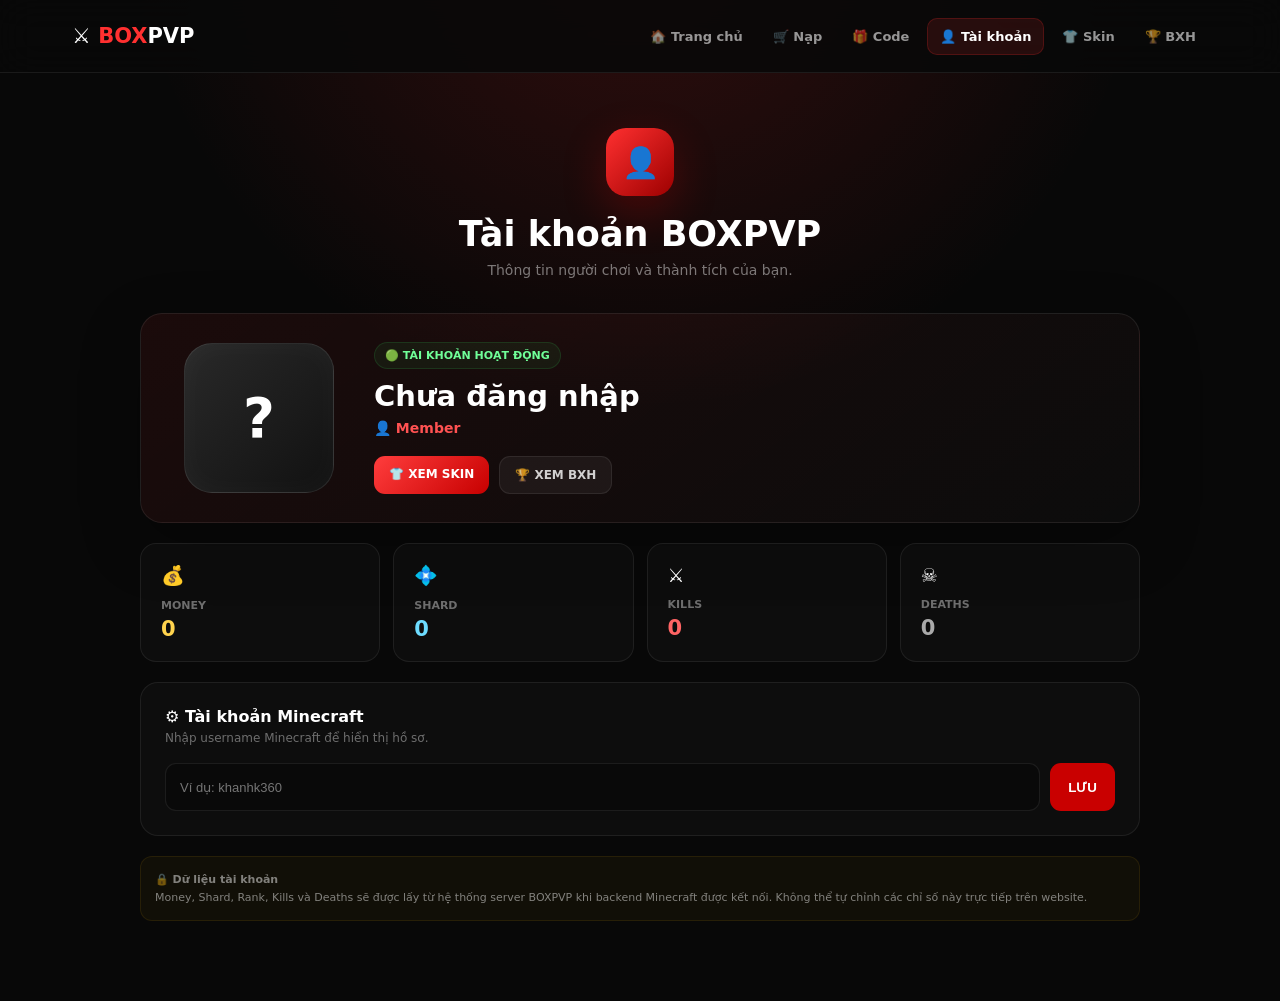
==== account/index.html @ b844efd6 "Create index.html" ====
<!DOCTYPE html>
<html lang="vi">

<head>
    <meta charset="UTF-8">
    <meta name="viewport" content="width=device-width, initial-scale=1.0">

    <title>Tài khoản | BOXPVP</title>

    <style>

        * {
            box-sizing: border-box;
            margin: 0;
            padding: 0;
        }

        body {
            font-family:
                Inter,
                system-ui,
                -apple-system,
                BlinkMacSystemFont,
                "Segoe UI",
                sans-serif;

            min-height: 100vh;

            color: white;

            background:
                radial-gradient(
                    circle at 50% -10%,
                    rgba(255,40,40,.18),
                    transparent 40%
                ),
                #080808;
        }

        /* ================= HEADER ================= */

        header {
            position: sticky;
            top: 0;
            z-index: 100;

            border-bottom:
                1px solid rgba(255,255,255,.08);

            background:
                rgba(8,8,8,.88);

            backdrop-filter: blur(18px);
        }

        .navbar {
            max-width: 1180px;
            min-height: 72px;

            margin: auto;
            padding: 0 22px;

            display: flex;
            align-items: center;
            justify-content: space-between;

            gap: 20px;
        }

        .logo {
            color: white;
            text-decoration: none;

            font-size: 21px;
            font-weight: 900;

            white-space: nowrap;
        }

        .logo span {
            color: #ff3030;
        }

        nav {
            display: flex;
            align-items: center;
            gap: 6px;
        }

        nav a {
            color: rgba(255,255,255,.58);

            text-decoration: none;

            padding: 10px 12px;

            border-radius: 10px;

            font-size: 13px;
            font-weight: 700;

            transition: .18s ease;
        }

        nav a:hover {
            color: white;
            background: rgba(255,255,255,.06);
        }

        nav a.active {
            color: white;

            background:
                rgba(255,48,48,.12);

            border:
                1px solid rgba(255,48,48,.2);
        }

        /* ================= MAIN ================= */

        main {
            width: min(1000px, calc(100% - 30px));

            margin: auto;

            padding: 55px 0 80px;
        }

        .hero {
            text-align: center;

            margin-bottom: 35px;
        }

        .hero-icon {
            width: 68px;
            height: 68px;

            margin: 0 auto 18px;

            display: flex;
            align-items: center;
            justify-content: center;

            border-radius: 20px;

            background:
                linear-gradient(
                    135deg,
                    #ff3030,
                    #9d0000
                );

            box-shadow:
                0 15px 45px
                rgba(255,0,0,.22);

            font-size: 30px;
        }

        .hero h1 {
            font-size: 35px;
            font-weight: 900;
        }

        .hero p {
            margin-top: 8px;

            color:
                rgba(255,255,255,.45);

            font-size: 14px;
        }

        /* ================= PROFILE ================= */

        .profile {
            display: grid;

            grid-template-columns:
                180px
                minmax(0,1fr);

            gap: 25px;

            padding: 28px;

            border:
                1px solid rgba(255,255,255,.08);

            border-radius: 22px;

            background:
                linear-gradient(
                    145deg,
                    rgba(255,48,48,.08),
                    rgba(255,255,255,.02)
                );

            box-shadow:
                0 20px 60px
                rgba(0,0,0,.28);
        }

        .avatar {
            width: 150px;
            height: 150px;

            margin: auto;

            display: flex;
            align-items: center;
            justify-content: center;

            border-radius: 28px;

            background:
                linear-gradient(
                    135deg,
                    #292929,
                    #111
                );

            border:
                1px solid rgba(255,255,255,.1);

            box-shadow:
                inset 0 0 30px
                rgba(255,255,255,.03);

            font-size: 55px;
            font-weight: 900;
        }

        .profile-info {
            display: flex;
            flex-direction: column;
            justify-content: center;
        }

        .online {
            width: fit-content;

            padding: 6px 10px;

            margin-bottom: 10px;

            border-radius: 999px;

            color: #70ff98;

            background:
                rgba(50,255,110,.06);

            border:
                1px solid rgba(50,255,110,.12);

            font-size: 11px;
            font-weight: 800;
        }

        .username {
            font-size: 29px;
            font-weight: 900;
        }

        .rank {
            margin-top: 7px;

            color: #ff5252;

            font-size: 14px;
            font-weight: 800;
        }

        .profile-buttons {
            display: flex;

            gap: 10px;

            margin-top: 20px;
        }

        .btn {
            padding: 11px 15px;

            border-radius: 11px;

            text-decoration: none;

            font-size: 12px;
            font-weight: 800;

            transition: .18s ease;
        }

        .btn-primary {
            color: white;

            background:
                linear-gradient(
                    135deg,
                    #ff3d3d,
                    #c70000
                );
        }

        .btn-secondary {
            color: rgba(255,255,255,.8);

            background:
                rgba(255,255,255,.05);

            border:
                1px solid rgba(255,255,255,.08);
        }

        .btn:hover {
            transform: translateY(-2px);
        }

        /* ================= STATS ================= */

        .stats {
            display: grid;

            grid-template-columns:
                repeat(4,1fr);

            gap: 13px;

            margin-top: 20px;
        }

        .stat {
            padding: 20px;

            border:
                1px solid rgba(255,255,255,.07);

            border-radius: 16px;

            background:
                rgba(255,255,255,.025);
        }

        .stat-icon {
            font-size: 19px;
        }

        .stat-name {
            margin-top: 12px;

            color:
                rgba(255,255,255,.4);

            font-size: 11px;
            font-weight: 700;
        }

        .stat-value {
            margin-top: 5px;

            font-size: 21px;
            font-weight: 900;
        }

        .money {
            color: #ffd34d;
        }

        .shard {
            color: #6ddcff;
        }

        .kills {
            color: #ff6464;
        }

        .deaths {
            color: #aaa;
        }

        /* ================= ACCOUNT CARD ================= */

        .account-card {
            margin-top: 20px;

            padding: 24px;

            border:
                1px solid rgba(255,255,255,.07);

            border-radius: 18px;

            background:
                rgba(255,255,255,.025);
        }

        .account-card h2 {
            font-size: 16px;
        }

        .account-card p {
            margin-top: 5px;

            color:
                rgba(255,255,255,.4);

            font-size: 12px;
        }

        .username-box {
            display: flex;

            gap: 10px;

            margin-top: 18px;
        }

        .username-box input {
            flex: 1;

            height: 48px;

            padding: 0 14px;

            outline: none;

            border-radius: 11px;

            border:
                1px solid rgba(255,255,255,.08);

            background:
                rgba(0,0,0,.25);

            color: white;

            font-size: 13px;
        }

        .save {
            padding: 0 18px;

            border: 0;

            border-radius: 11px;

            color: white;

            background:
                #c90000;

            font-weight: 800;

            cursor: pointer;
        }

        /* ================= NOTICE ================= */

        .notice {
            margin-top: 20px;

            padding: 14px;

            border-radius: 12px;

            color:
                rgba(255,255,255,.48);

            background:
                rgba(255,190,0,.04);

            border:
                1px solid rgba(255,190,0,.09);

            font-size: 11px;

            line-height: 1.6;
        }

        /* ================= TOAST ================= */

        .toast {
            position: fixed;

            left: 50%;
            bottom: 25px;

            z-index: 999;

            transform:
                translate(-50%,20px);

            opacity: 0;

            pointer-events: none;

            padding:
                13px 18px;

            border-radius: 12px;

            background: #181818;

            border:
                1px solid rgba(255,255,255,.1);

            box-shadow:
                0 15px 45px
                rgba(0,0,0,.4);

            font-size: 13px;
            font-weight: 700;

            transition: .25s ease;
        }

        .toast.show {
            opacity: 1;

            transform:
                translate(-50%,0);
        }

        /* ================= MOBILE ================= */

        @media(max-width:800px) {

            .profile {
                grid-template-columns: 1fr;
                text-align: center;
            }

            .online {
                margin-left: auto;
                margin-right: auto;
            }

            .profile-buttons {
                justify-content: center;
            }

            .stats {
                grid-template-columns:
                    repeat(2,1fr);
            }

        }

        @media(max-width:620px) {

            .navbar {
                flex-direction: column;

                padding: 14px 15px;
            }

            nav {
                width: 100%;

                overflow-x: auto;
            }

            nav a {
                white-space: nowrap;

                font-size: 12px;

                padding: 8px;
            }

            main {
                padding-top: 35px;
            }

            .hero h1 {
                font-size: 28px;
            }

            .profile {
                padding: 20px;
            }

            .username-box {
                flex-direction: column;
            }

            .save {
                height: 46px;
            }

        }

    </style>

</head>

<body>

<header>

    <div class="navbar">

        <a href="../index.html" class="logo">
            ⚔️ <span>BOX</span>PVP
        </a>

        <nav>

            <a href="../index.html">
                🏠 Trang chủ
            </a>

            <a href="../topup/">
                🛒 Nạp
            </a>

            <a href="../code/">
                🎁 Code
            </a>

            <a href="./" class="active">
                👤 Tài khoản
            </a>

            <a href="../skin/">
                👕 Skin
            </a>

            <a href="../ranking/">
                🏆 BXH
            </a>

        </nav>

    </div>

</header>


<main>

    <div class="hero">

        <div class="hero-icon">
            👤
        </div>

        <h1>
            Tài khoản BOXPVP
        </h1>

        <p>
            Thông tin người chơi và thành tích của bạn.
        </p>

    </div>


    <!-- PROFILE -->

    <section class="profile">

        <div class="avatar" id="avatar">
            ?
        </div>

        <div class="profile-info">

            <div class="online">
                🟢 TÀI KHOẢN HOẠT ĐỘNG
            </div>

            <div
                class="username"
                id="usernameDisplay"
            >
                Chưa đăng nhập
            </div>

            <div
                class="rank"
                id="rankDisplay"
            >
                👤 Member
            </div>

            <div class="profile-buttons">

                <a
                    href="../skin/"
                    class="btn btn-primary"
                >
                    👕 XEM SKIN
                </a>

                <a
                    href="../ranking/"
                    class="btn btn-secondary"
                >
                    🏆 XEM BXH
                </a>

            </div>

        </div>

    </section>


    <!-- STATS -->

    <section class="stats">

        <div class="stat">

            <div class="stat-icon">
                💰
            </div>

            <div class="stat-name">
                MONEY
            </div>

            <div
                class="stat-value money"
                id="money"
            >
                0
            </div>

        </div>


        <div class="stat">

            <div class="stat-icon">
                💠
            </div>

            <div class="stat-name">
                SHARD
            </div>

            <div
                class="stat-value shard"
                id="shard"
            >
                0
            </div>

        </div>


        <div class="stat">

            <div class="stat-icon">
                ⚔️
            </div>

            <div class="stat-name">
                KILLS
            </div>

            <div
                class="stat-value kills"
                id="kills"
            >
                0
            </div>

        </div>


        <div class="stat">

            <div class="stat-icon">
                ☠️
            </div>

            <div class="stat-name">
                DEATHS
            </div>

            <div
                class="stat-value deaths"
                id="deaths"
            >
                0
            </div>

        </div>

    </section>


    <!-- ACCOUNT SETTINGS -->

    <section class="account-card">

        <h2>
            ⚙️ Tài khoản Minecraft
        </h2>

        <p>
            Nhập username Minecraft để hiển thị hồ sơ.
        </p>

        <div class="username-box">

            <input
                id="usernameInput"
                type="text"
                maxlength="16"
                placeholder="Ví dụ: khanhk360"
                autocomplete="off"
            >

            <button
                class="save"
                id="saveButton"
            >
                LƯU
            </button>

        </div>

    </section>


    <div class="notice">

        🔒 <strong>Dữ liệu tài khoản</strong><br>

        Money, Shard, Rank, Kills và Deaths
        sẽ được lấy từ hệ thống server BOXPVP
        khi backend Minecraft được kết nối.

        Không thể tự chỉnh các chỉ số này
        trực tiếp trên website.

    </div>

</main>


<div
    class="toast"
    id="toast"
></div>


<script>

    const input =
        document.getElementById(
            "usernameInput"
        );

    const save =
        document.getElementById(
            "saveButton"
        );

    const display =
        document.getElementById(
            "usernameDisplay"
        );

    const avatar =
        document.getElementById(
            "avatar"
        );

    const toast =
        document.getElementById(
            "toast"
        );


    /* ================= TOAST ================= */

    function showToast(message) {

        toast.textContent =
            message;

        toast.classList.add(
            "show"
        );

        clearTimeout(
            window.toastTimer
        );

        window.toastTimer =
            setTimeout(() => {

                toast.classList.remove(
                    "show"
                );

            }, 2600);

    }


    /* ================= LOAD ================= */

    function loadUsername() {

        const username =
            localStorage.getItem(
                "boxpvp_username"
            );


        if (!username) {

            return;

        }


        input.value =
            username;

        display.textContent =
            username;

        avatar.textContent =
            username
                .charAt(0)
                .toUpperCase();

    }


    /* ================= SAVE ================= */

    save.addEventListener(
        "click",
        () => {

            const username =
                input.value.trim();


            if (
                !/^[A-Za-z0-9_]{3,16}$/
                .test(username)
            ) {

                showToast(
                    "⚠️ Username Minecraft không hợp lệ."
                );

                return;

            }


            localStorage.setItem(
                "boxpvp_username",
                username
            );


            display.textContent =
                username;

            avatar.textContent =
                username
                    .charAt(0)
                    .toUpperCase();


            showToast(
                `✅ Đã lưu tài khoản ${username}.`
            );

        }
    );


    /* ================= START ================= */

    loadUsername();

</script>

</body>

</html>
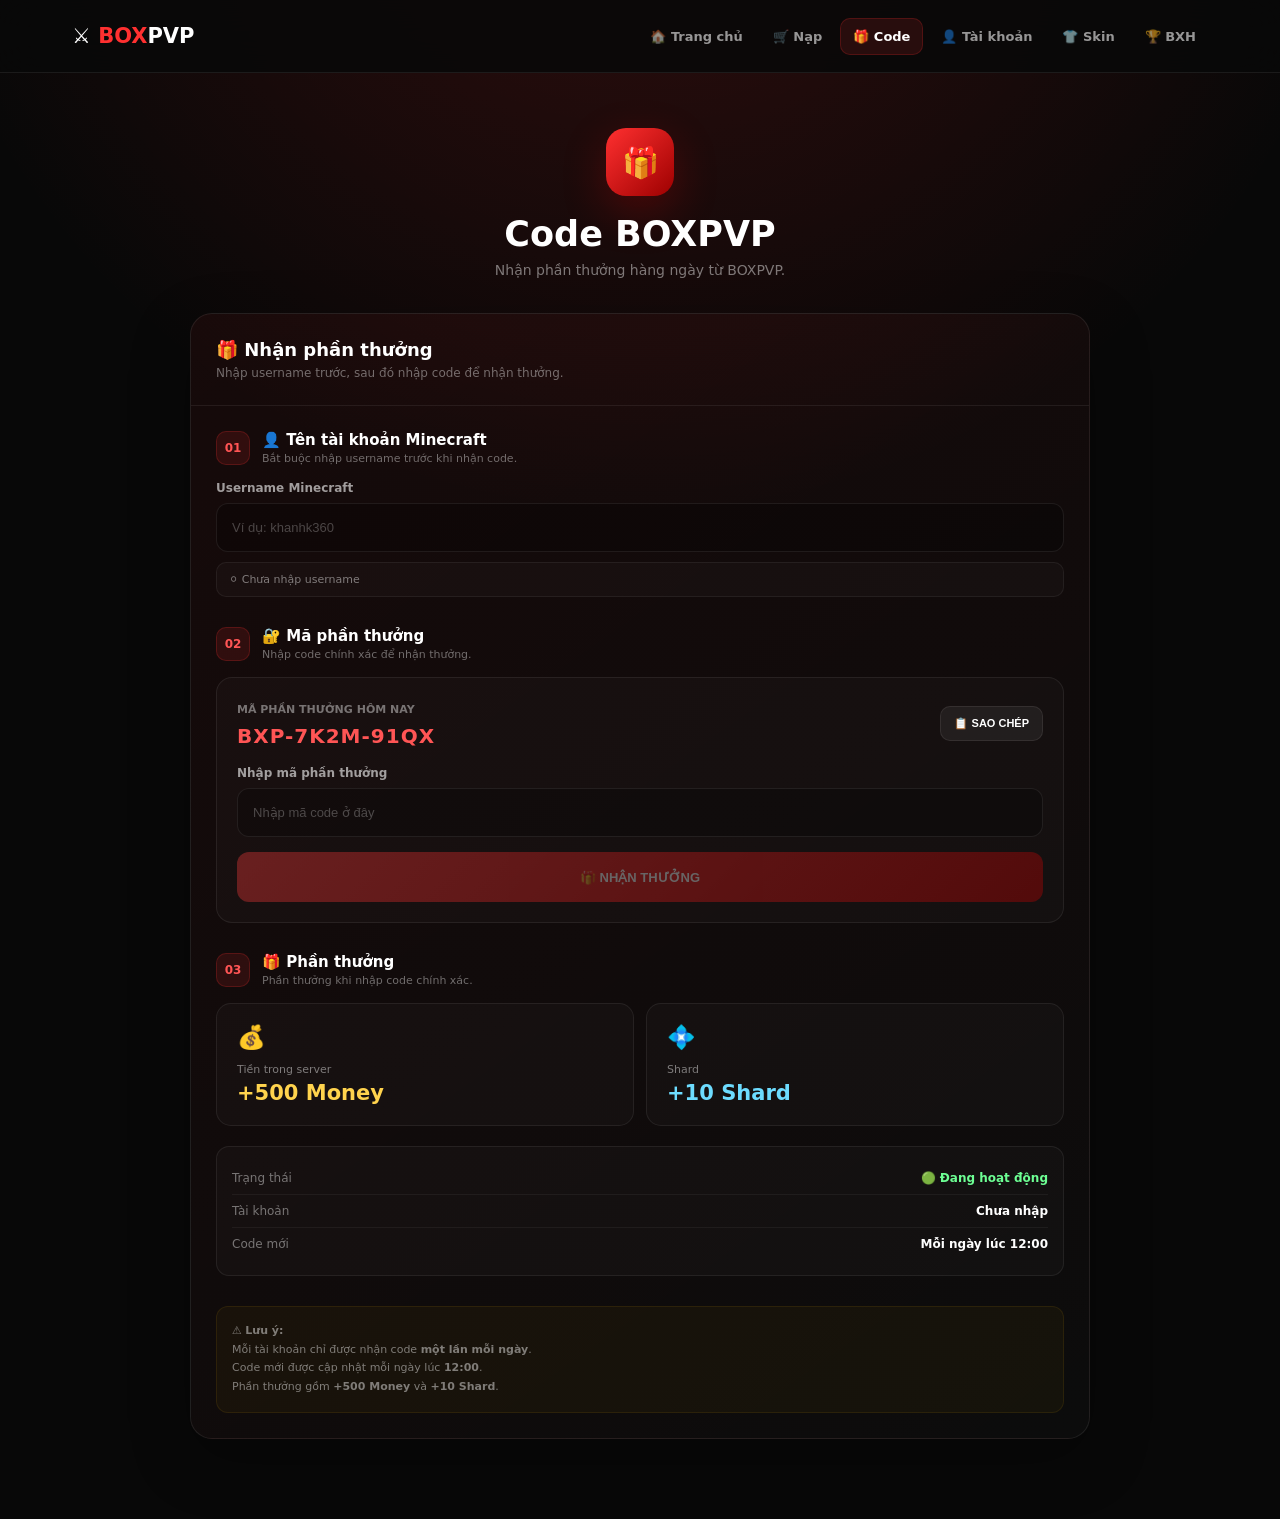
==== commit 084f8300: "Update index.html" ====
--- a/account/index.html
+++ b/account/index.html
@@ -3,9 +3,18 @@
 
 <head>
     <meta charset="UTF-8">
-    <meta name="viewport" content="width=device-width, initial-scale=1.0">
-
-    <title>Tài khoản | BOXPVP</title>
+
+    <meta
+        name="viewport"
+        content="width=device-width, initial-scale=1.0"
+    >
+
+    <title>Code | BOXPVP</title>
+
+    <meta
+        name="description"
+        content="Nhận code thưởng BOXPVP"
+    >
 
     <style>
 
@@ -30,14 +39,17 @@
 
             background:
                 radial-gradient(
-                    circle at 50% -10%,
+                    circle at 50% -15%,
                     rgba(255,40,40,.18),
                     transparent 40%
                 ),
                 #080808;
         }
 
-        /* ================= HEADER ================= */
+
+        /* =====================================================
+           HEADER
+        ===================================================== */
 
         header {
             position: sticky;
@@ -50,62 +62,87 @@
             background:
                 rgba(8,8,8,.88);
 
-            backdrop-filter: blur(18px);
-        }
+            backdrop-filter:
+                blur(18px);
+        }
+
 
         .navbar {
             max-width: 1180px;
+
             min-height: 72px;
 
             margin: auto;
-            padding: 0 22px;
+
+            padding:
+                0 22px;
 
             display: flex;
+
             align-items: center;
+
             justify-content: space-between;
 
             gap: 20px;
         }
+
 
         .logo {
             color: white;
+
             text-decoration: none;
 
             font-size: 21px;
+
             font-weight: 900;
 
             white-space: nowrap;
         }
 
+
         .logo span {
-            color: #ff3030;
-        }
+            color:
+                #ff3030;
+        }
+
 
         nav {
             display: flex;
+
             align-items: center;
+
             gap: 6px;
         }
 
+
         nav a {
-            color: rgba(255,255,255,.58);
+            color:
+                rgba(255,255,255,.58);
 
             text-decoration: none;
 
-            padding: 10px 12px;
-
-            border-radius: 10px;
+            padding:
+                10px 12px;
+
+            border-radius:
+                10px;
 
             font-size: 13px;
+
             font-weight: 700;
 
-            transition: .18s ease;
-        }
+            transition:
+                .18s ease;
+        }
+
 
         nav a:hover {
             color: white;
-            background: rgba(255,255,255,.06);
-        }
+
+            background:
+                rgba(255,255,255,.06);
+        }
+
 
         nav a.active {
             color: white;
@@ -114,36 +151,53 @@
                 rgba(255,48,48,.12);
 
             border:
-                1px solid rgba(255,48,48,.2);
-        }
-
-        /* ================= MAIN ================= */
+                1px solid
+                rgba(255,48,48,.2);
+        }
+
+
+        /* =====================================================
+           MAIN
+        ===================================================== */
 
         main {
-            width: min(1000px, calc(100% - 30px));
-
-            margin: auto;
-
-            padding: 55px 0 80px;
-        }
+            width:
+                min(
+                    900px,
+                    calc(100% - 30px)
+                );
+
+            margin:
+                auto;
+
+            padding:
+                55px 0 80px;
+        }
+
 
         .hero {
             text-align: center;
 
-            margin-bottom: 35px;
-        }
+            margin-bottom:
+                35px;
+        }
+
 
         .hero-icon {
             width: 68px;
             height: 68px;
 
-            margin: 0 auto 18px;
+            margin:
+                0 auto 18px;
 
             display: flex;
+
             align-items: center;
+
             justify-content: center;
 
-            border-radius: 20px;
+            border-radius:
+                20px;
 
             background:
                 linear-gradient(
@@ -156,147 +210,423 @@
                 0 15px 45px
                 rgba(255,0,0,.22);
 
-            font-size: 30px;
-        }
+            font-size:
+                30px;
+        }
+
 
         .hero h1 {
-            font-size: 35px;
-            font-weight: 900;
-        }
+            font-size:
+                35px;
+
+            font-weight:
+                900;
+        }
+
 
         .hero p {
-            margin-top: 8px;
+            margin-top:
+                8px;
 
             color:
                 rgba(255,255,255,.45);
 
-            font-size: 14px;
-        }
-
-        /* ================= PROFILE ================= */
-
-        .profile {
-            display: grid;
-
-            grid-template-columns:
-                180px
-                minmax(0,1fr);
-
-            gap: 25px;
-
-            padding: 28px;
-
+            font-size:
+                14px;
+        }
+
+
+        /* =====================================================
+           CARD
+        ===================================================== */
+
+        .card {
             border:
-                1px solid rgba(255,255,255,.08);
-
-            border-radius: 22px;
+                1px solid
+                rgba(255,255,255,.08);
+
+            border-radius:
+                22px;
 
             background:
                 linear-gradient(
                     145deg,
-                    rgba(255,48,48,.08),
+                    rgba(255,48,48,.06),
                     rgba(255,255,255,.02)
                 );
 
             box-shadow:
                 0 20px 60px
-                rgba(0,0,0,.28);
-        }
-
-        .avatar {
-            width: 150px;
-            height: 150px;
-
-            margin: auto;
-
+                rgba(0,0,0,.3);
+
+            overflow:
+                hidden;
+        }
+
+
+        .card-header {
+            padding:
+                25px;
+
+            border-bottom:
+                1px solid
+                rgba(255,255,255,.07);
+        }
+
+
+        .card-header h2 {
+            font-size:
+                18px;
+        }
+
+
+        .card-header p {
+            margin-top:
+                6px;
+
+            color:
+                rgba(255,255,255,.4);
+
+            font-size:
+                12px;
+        }
+
+
+        .content {
+            padding:
+                25px;
+        }
+
+
+        /* =====================================================
+           STEP
+        ===================================================== */
+
+        .step {
+            margin-bottom:
+                30px;
+        }
+
+
+        .step:last-child {
+            margin-bottom:
+                0;
+        }
+
+
+        .step-title {
             display: flex;
+
             align-items: center;
+
+            gap: 12px;
+
+            margin-bottom:
+                16px;
+        }
+
+
+        .number {
+            width: 34px;
+            height: 34px;
+
+            flex-shrink: 0;
+
+            display: flex;
+
+            align-items: center;
+
             justify-content: center;
 
-            border-radius: 28px;
+            border-radius:
+                10px;
+
+            color:
+                #ff5555;
 
             background:
-                linear-gradient(
-                    135deg,
-                    #292929,
-                    #111
-                );
+                rgba(255,48,48,.12);
 
             border:
-                1px solid rgba(255,255,255,.1);
+                1px solid
+                rgba(255,48,48,.2);
+
+            font-size:
+                12px;
+
+            font-weight:
+                900;
+        }
+
+
+        .step-title h3 {
+            font-size:
+                15px;
+        }
+
+
+        .step-title p {
+            margin-top:
+                3px;
+
+            color:
+                rgba(255,255,255,.4);
+
+            font-size:
+                11px;
+        }
+
+
+        /* =====================================================
+           INPUT
+        ===================================================== */
+
+        label {
+            display:
+                block;
+
+            margin-bottom:
+                8px;
+
+            color:
+                rgba(255,255,255,.6);
+
+            font-size:
+                12px;
+
+            font-weight:
+                700;
+        }
+
+
+        .input {
+            width:
+                100%;
+
+            height:
+                49px;
+
+            padding:
+                0 15px;
+
+            outline:
+                none;
+
+            border-radius:
+                12px;
+
+            border:
+                1px solid
+                rgba(255,255,255,.08);
+
+            background:
+                rgba(0,0,0,.25);
+
+            color:
+                white;
+
+            font-size:
+                13px;
+
+            transition:
+                .18s ease;
+        }
+
+
+        .input::placeholder {
+            color:
+                rgba(255,255,255,.25);
+        }
+
+
+        .input:focus {
+            border-color:
+                rgba(255,48,48,.65);
 
             box-shadow:
-                inset 0 0 30px
-                rgba(255,255,255,.03);
-
-            font-size: 55px;
-            font-weight: 900;
-        }
-
-        .profile-info {
+                0 0 0 3px
+                rgba(255,48,48,.08);
+        }
+
+
+        /* =====================================================
+           USER STATUS
+        ===================================================== */
+
+        .user-status {
+            margin-top:
+                10px;
+
+            padding:
+                10px 12px;
+
+            border-radius:
+                10px;
+
+            color:
+                rgba(255,255,255,.45);
+
+            background:
+                rgba(255,255,255,.025);
+
+            border:
+                1px solid
+                rgba(255,255,255,.06);
+
+            font-size:
+                11px;
+        }
+
+
+        .user-status.valid {
+            color:
+                #73ff9a;
+
+            background:
+                rgba(50,255,110,.05);
+
+            border-color:
+                rgba(50,255,110,.12);
+        }
+
+
+        .user-status.error {
+            color:
+                #ff6b6b;
+
+            background:
+                rgba(255,50,50,.05);
+
+            border-color:
+                rgba(255,50,50,.12);
+        }
+
+
+        /* =====================================================
+           CODE BOX
+        ===================================================== */
+
+        .code-box {
+            padding:
+                20px;
+
+            border-radius:
+                16px;
+
+            background:
+                rgba(255,255,255,.025);
+
+            border:
+                1px solid
+                rgba(255,255,255,.07);
+        }
+
+
+        .today-code {
             display: flex;
-            flex-direction: column;
-            justify-content: center;
-        }
-
-        .online {
-            width: fit-content;
-
-            padding: 6px 10px;
-
-            margin-bottom: 10px;
-
-            border-radius: 999px;
-
-            color: #70ff98;
+
+            align-items: center;
+
+            justify-content:
+                space-between;
+
+            gap:
+                15px;
+
+            margin-bottom:
+                18px;
+        }
+
+
+        .today-code span {
+            color:
+                rgba(255,255,255,.42);
+
+            font-size:
+                11px;
+
+            font-weight:
+                700;
+        }
+
+
+        .code-value {
+            margin-top:
+                7px;
+
+            color:
+                #ff5555;
+
+            font-size:
+                20px;
+
+            font-weight:
+                900;
+
+            letter-spacing:
+                1px;
+        }
+
+
+        .copy {
+            padding:
+                10px 13px;
+
+            border:
+                1px solid
+                rgba(255,255,255,.08);
+
+            border-radius:
+                10px;
+
+            color:
+                white;
 
             background:
-                rgba(50,255,110,.06);
+                rgba(255,255,255,.06);
+
+            cursor:
+                pointer;
+
+            font-size:
+                11px;
+
+            font-weight:
+                800;
+
+            transition:
+                .18s ease;
+        }
+
+
+        .copy:hover {
+            background:
+                rgba(255,255,255,.1);
+        }
+
+
+        /* =====================================================
+           CLAIM
+        ===================================================== */
+
+        .claim {
+            width:
+                100%;
+
+            height:
+                50px;
+
+            margin-top:
+                15px;
 
             border:
-                1px solid rgba(50,255,110,.12);
-
-            font-size: 11px;
-            font-weight: 800;
-        }
-
-        .username {
-            font-size: 29px;
-            font-weight: 900;
-        }
-
-        .rank {
-            margin-top: 7px;
-
-            color: #ff5252;
-
-            font-size: 14px;
-            font-weight: 800;
-        }
-
-        .profile-buttons {
-            display: flex;
-
-            gap: 10px;
-
-            margin-top: 20px;
-        }
-
-        .btn {
-            padding: 11px 15px;
-
-            border-radius: 11px;
-
-            text-decoration: none;
-
-            font-size: 12px;
-            font-weight: 800;
-
-            transition: .18s ease;
-        }
-
-        .btn-primary {
-            color: white;
+                0;
+
+            border-radius:
+                12px;
+
+            color:
+                white;
 
             background:
                 linear-gradient(
@@ -304,309 +634,368 @@
                     #ff3d3d,
                     #c70000
                 );
-        }
-
-        .btn-secondary {
-            color: rgba(255,255,255,.8);
-
-            background:
-                rgba(255,255,255,.05);
-
-            border:
-                1px solid rgba(255,255,255,.08);
-        }
-
-        .btn:hover {
-            transform: translateY(-2px);
-        }
-
-        /* ================= STATS ================= */
-
-        .stats {
+
+            font-size:
+                13px;
+
+            font-weight:
+                900;
+
+            cursor:
+                pointer;
+
+            box-shadow:
+                0 12px 30px
+                rgba(255,0,0,.18);
+
+            transition:
+                .18s ease;
+        }
+
+
+        .claim:hover:not(:disabled) {
+            transform:
+                translateY(-2px);
+        }
+
+
+        .claim:disabled {
+            opacity:
+                .35;
+
+            cursor:
+                not-allowed;
+
+            box-shadow:
+                none;
+        }
+
+
+        /* =====================================================
+           REWARD
+        ===================================================== */
+
+        .reward-grid {
             display: grid;
 
             grid-template-columns:
-                repeat(4,1fr);
-
-            gap: 13px;
-
-            margin-top: 20px;
-        }
-
-        .stat {
-            padding: 20px;
-
-            border:
-                1px solid rgba(255,255,255,.07);
-
-            border-radius: 16px;
+                1fr 1fr;
+
+            gap:
+                12px;
+        }
+
+
+        .reward {
+            padding:
+                20px;
+
+            border-radius:
+                15px;
 
             background:
                 rgba(255,255,255,.025);
-        }
-
-        .stat-icon {
-            font-size: 19px;
-        }
-
-        .stat-name {
-            margin-top: 12px;
-
-            color:
-                rgba(255,255,255,.4);
-
-            font-size: 11px;
-            font-weight: 700;
-        }
-
-        .stat-value {
-            margin-top: 5px;
-
-            font-size: 21px;
-            font-weight: 900;
-        }
+
+            border:
+                1px solid
+                rgba(255,255,255,.07);
+        }
+
+
+        .reward-icon {
+            font-size:
+                23px;
+        }
+
+
+        .reward-name {
+            margin-top:
+                12px;
+
+            color:
+                rgba(255,255,255,.45);
+
+            font-size:
+                11px;
+        }
+
+
+        .reward-value {
+            margin-top:
+                5px;
+
+            font-size:
+                21px;
+
+            font-weight:
+                900;
+        }
+
 
         .money {
-            color: #ffd34d;
-        }
+            color:
+                #ffd34d;
+        }
+
 
         .shard {
-            color: #6ddcff;
-        }
-
-        .kills {
-            color: #ff6464;
-        }
-
-        .deaths {
-            color: #aaa;
-        }
-
-        /* ================= ACCOUNT CARD ================= */
-
-        .account-card {
-            margin-top: 20px;
-
-            padding: 24px;
-
-            border:
-                1px solid rgba(255,255,255,.07);
-
-            border-radius: 18px;
+            color:
+                #6ddcff;
+        }
+
+
+        /* =====================================================
+           DAILY STATUS
+        ===================================================== */
+
+        .daily-status {
+            margin-top:
+                20px;
+
+            padding:
+                15px;
+
+            border-radius:
+                13px;
 
             background:
                 rgba(255,255,255,.025);
-        }
-
-        .account-card h2 {
-            font-size: 16px;
-        }
-
-        .account-card p {
-            margin-top: 5px;
-
-            color:
-                rgba(255,255,255,.4);
-
-            font-size: 12px;
-        }
-
-        .username-box {
+
+            border:
+                1px solid
+                rgba(255,255,255,.07);
+        }
+
+
+        .daily-row {
             display: flex;
 
-            gap: 10px;
-
-            margin-top: 18px;
-        }
-
-        .username-box input {
-            flex: 1;
-
-            height: 48px;
-
-            padding: 0 14px;
-
-            outline: none;
-
-            border-radius: 11px;
-
-            border:
-                1px solid rgba(255,255,255,.08);
-
-            background:
-                rgba(0,0,0,.25);
-
-            color: white;
-
-            font-size: 13px;
-        }
-
-        .save {
-            padding: 0 18px;
-
-            border: 0;
-
-            border-radius: 11px;
-
-            color: white;
-
-            background:
-                #c90000;
-
-            font-weight: 800;
-
-            cursor: pointer;
-        }
-
-        /* ================= NOTICE ================= */
-
-        .notice {
-            margin-top: 20px;
-
-            padding: 14px;
-
-            border-radius: 12px;
-
-            color:
-                rgba(255,255,255,.48);
+            align-items: center;
+
+            justify-content:
+                space-between;
+
+            padding:
+                9px 0;
+
+            border-bottom:
+                1px solid
+                rgba(255,255,255,.05);
+
+            font-size:
+                12px;
+        }
+
+
+        .daily-row:last-child {
+            border-bottom:
+                0;
+        }
+
+
+        .daily-row span {
+            color:
+                rgba(255,255,255,.42);
+        }
+
+
+        .active {
+            color:
+                #6dff94;
+
+            font-weight:
+                800;
+        }
+
+
+        /* =====================================================
+           INFO
+        ===================================================== */
+
+        .info {
+            margin-top:
+                20px;
+
+            padding:
+                15px;
+
+            border-radius:
+                12px;
 
             background:
                 rgba(255,190,0,.04);
 
             border:
-                1px solid rgba(255,190,0,.09);
-
-            font-size: 11px;
-
-            line-height: 1.6;
-        }
-
-        /* ================= TOAST ================= */
+                1px solid
+                rgba(255,190,0,.09);
+
+            color:
+                rgba(255,255,255,.45);
+
+            font-size:
+                11px;
+
+            line-height:
+                1.7;
+        }
+
+
+        /* =====================================================
+           TOAST
+        ===================================================== */
 
         .toast {
-            position: fixed;
-
-            left: 50%;
-            bottom: 25px;
-
-            z-index: 999;
+            position:
+                fixed;
+
+            left:
+                50%;
+
+            bottom:
+                25px;
+
+            z-index:
+                999;
 
             transform:
                 translate(-50%,20px);
 
-            opacity: 0;
-
-            pointer-events: none;
+            opacity:
+                0;
+
+            pointer-events:
+                none;
 
             padding:
                 13px 18px;
 
-            border-radius: 12px;
-
-            background: #181818;
+            border-radius:
+                12px;
+
+            background:
+                #181818;
 
             border:
-                1px solid rgba(255,255,255,.1);
+                1px solid
+                rgba(255,255,255,.1);
 
             box-shadow:
                 0 15px 45px
                 rgba(0,0,0,.4);
 
-            font-size: 13px;
-            font-weight: 700;
-
-            transition: .25s ease;
-        }
+            font-size:
+                13px;
+
+            font-weight:
+                700;
+
+            transition:
+                .25s ease;
+        }
+
 
         .toast.show {
-            opacity: 1;
+            opacity:
+                1;
 
             transform:
                 translate(-50%,0);
         }
 
-        /* ================= MOBILE ================= */
-
-        @media(max-width:800px) {
-
-            .profile {
-                grid-template-columns: 1fr;
-                text-align: center;
+
+        /* =====================================================
+           MOBILE
+        ===================================================== */
+
+        @media(max-width:650px) {
+
+            .navbar {
+                flex-direction:
+                    column;
+
+                padding:
+                    14px 15px;
             }
 
-            .online {
-                margin-left: auto;
-                margin-right: auto;
+
+            nav {
+                width:
+                    100%;
+
+                overflow-x:
+                    auto;
             }
 
-            .profile-buttons {
-                justify-content: center;
+
+            nav a {
+                white-space:
+                    nowrap;
+
+                font-size:
+                    12px;
+
+                padding:
+                    8px;
             }
 
-            .stats {
+
+            main {
+                padding:
+                    35px 0 60px;
+            }
+
+
+            .hero h1 {
+                font-size:
+                    28px;
+            }
+
+
+            .content {
+                padding:
+                    18px;
+            }
+
+
+            .reward-grid {
                 grid-template-columns:
-                    repeat(2,1fr);
+                    1fr;
             }
 
-        }
-
-        @media(max-width:620px) {
-
-            .navbar {
-                flex-direction: column;
-
-                padding: 14px 15px;
+
+            .today-code {
+                align-items:
+                    flex-start;
+
+                flex-direction:
+                    column;
             }
 
-            nav {
-                width: 100%;
-
-                overflow-x: auto;
-            }
-
-            nav a {
-                white-space: nowrap;
-
-                font-size: 12px;
-
-                padding: 8px;
-            }
-
-            main {
-                padding-top: 35px;
-            }
-
-            .hero h1 {
-                font-size: 28px;
-            }
-
-            .profile {
-                padding: 20px;
-            }
-
-            .username-box {
-                flex-direction: column;
-            }
-
-            .save {
-                height: 46px;
-            }
-
         }
 
     </style>
 
 </head>
 
+
 <body>
 
+
+<!-- =====================================================
+     HEADER
+===================================================== -->
+
 <header>
 
     <div class="navbar">
 
-        <a href="../index.html" class="logo">
+        <a
+            href="../index.html"
+            class="logo"
+        >
             ⚔️ <span>BOX</span>PVP
         </a>
+
 
         <nav>
 
@@ -618,11 +1007,14 @@
                 🛒 Nạp
             </a>
 
-            <a href="../code/">
+            <a
+                href="./"
+                class="active"
+            >
                 🎁 Code
             </a>
 
-            <a href="./" class="active">
+            <a href="../account/">
                 👤 Tài khoản
             </a>
 
@@ -641,211 +1033,332 @@
 </header>
 
 
+<!-- =====================================================
+     MAIN
+===================================================== -->
+
 <main>
 
+
     <div class="hero">
 
         <div class="hero-icon">
-            👤
+            🎁
         </div>
 
         <h1>
-            Tài khoản BOXPVP
+            Code BOXPVP
         </h1>
 
         <p>
-            Thông tin người chơi và thành tích của bạn.
+            Nhận phần thưởng hàng ngày từ BOXPVP.
         </p>
 
     </div>
 
 
-    <!-- PROFILE -->
-
-    <section class="profile">
-
-        <div class="avatar" id="avatar">
-            ?
+    <section class="card">
+
+
+        <div class="card-header">
+
+            <h2>
+                🎁 Nhận phần thưởng
+            </h2>
+
+            <p>
+                Nhập username trước, sau đó nhập code để nhận thưởng.
+            </p>
+
         </div>
 
-        <div class="profile-info">
-
-            <div class="online">
-                🟢 TÀI KHOẢN HOẠT ĐỘNG
+
+        <div class="content">
+
+
+            <!-- =================================================
+                 STEP 1
+            ================================================== -->
+
+            <div class="step">
+
+                <div class="step-title">
+
+                    <div class="number">
+                        01
+                    </div>
+
+                    <div>
+
+                        <h3>
+                            👤 Tên tài khoản Minecraft
+                        </h3>
+
+                        <p>
+                            Bắt buộc nhập username trước khi nhận code.
+                        </p>
+
+                    </div>
+
+                </div>
+
+
+                <label for="username">
+                    Username Minecraft
+                </label>
+
+
+                <input
+                    class="input"
+                    id="username"
+                    type="text"
+                    maxlength="16"
+                    placeholder="Ví dụ: khanhk360"
+                    autocomplete="off"
+                >
+
+
+                <div
+                    class="user-status"
+                    id="userStatus"
+                >
+                    ⚪ Chưa nhập username
+                </div>
+
             </div>
 
-            <div
-                class="username"
-                id="usernameDisplay"
-            >
-                Chưa đăng nhập
+
+            <!-- =================================================
+                 STEP 2
+            ================================================== -->
+
+            <div class="step">
+
+                <div class="step-title">
+
+                    <div class="number">
+                        02
+                    </div>
+
+                    <div>
+
+                        <h3>
+                            🔐 Mã phần thưởng
+                        </h3>
+
+                        <p>
+                            Nhập code chính xác để nhận thưởng.
+                        </p>
+
+                    </div>
+
+                </div>
+
+
+                <div class="code-box">
+
+
+                    <div class="today-code">
+
+                        <div>
+
+                            <span>
+                                MÃ PHẦN THƯỞNG HÔM NAY
+                            </span>
+
+                            <div
+                                class="code-value"
+                                id="todayCode"
+                            >
+                                BXP-7K2M-91QX
+                            </div>
+
+                        </div>
+
+
+                        <button
+                            class="copy"
+                            id="copyCode"
+                            type="button"
+                        >
+                            📋 SAO CHÉP
+                        </button>
+
+                    </div>
+
+
+                    <label for="codeInput">
+                        Nhập mã phần thưởng
+                    </label>
+
+
+                    <input
+                        class="input"
+                        id="codeInput"
+                        type="text"
+                        placeholder="Nhập mã code ở đây"
+                        autocomplete="off"
+                    >
+
+
+                    <button
+                        class="claim"
+                        id="claimButton"
+                        type="button"
+                        disabled
+                    >
+                        🎁 NHẬN THƯỞNG
+                    </button>
+
+
+                </div>
+
             </div>
 
-            <div
-                class="rank"
-                id="rankDisplay"
-            >
-                👤 Member
+
+            <!-- =================================================
+                 STEP 3
+            ================================================== -->
+
+            <div class="step">
+
+                <div class="step-title">
+
+                    <div class="number">
+                        03
+                    </div>
+
+                    <div>
+
+                        <h3>
+                            🎁 Phần thưởng
+                        </h3>
+
+                        <p>
+                            Phần thưởng khi nhập code chính xác.
+                        </p>
+
+                    </div>
+
+                </div>
+
+
+                <div class="reward-grid">
+
+
+                    <div class="reward">
+
+                        <div class="reward-icon">
+                            💰
+                        </div>
+
+                        <div class="reward-name">
+                            Tiền trong server
+                        </div>
+
+                        <div class="reward-value money">
+                            +500 Money
+                        </div>
+
+                    </div>
+
+
+                    <div class="reward">
+
+                        <div class="reward-icon">
+                            💠
+                        </div>
+
+                        <div class="reward-name">
+                            Shard
+                        </div>
+
+                        <div class="reward-value shard">
+                            +10 Shard
+                        </div>
+
+                    </div>
+
+
+                </div>
+
+
+                <div class="daily-status">
+
+                    <div class="daily-row">
+
+                        <span>
+                            Trạng thái
+                        </span>
+
+                        <strong
+                            class="active"
+                            id="statusText"
+                        >
+                            🟢 Đang hoạt động
+                        </strong>
+
+                    </div>
+
+
+                    <div class="daily-row">
+
+                        <span>
+                            Tài khoản
+                        </span>
+
+                        <strong id="accountText">
+                            Chưa nhập
+                        </strong>
+
+                    </div>
+
+
+                    <div class="daily-row">
+
+                        <span>
+                            Code mới
+                        </span>
+
+                        <strong>
+                            Mỗi ngày lúc 12:00
+                        </strong>
+
+                    </div>
+
+                </div>
+
             </div>
 
-            <div class="profile-buttons">
-
-                <a
-                    href="../skin/"
-                    class="btn btn-primary"
-                >
-                    👕 XEM SKIN
-                </a>
-
-                <a
-                    href="../ranking/"
-                    class="btn btn-secondary"
-                >
-                    🏆 XEM BXH
-                </a>
+
+            <div class="info">
+
+                ⚠️ <strong>Lưu ý:</strong><br>
+
+                Mỗi tài khoản chỉ được nhận code
+                <strong>một lần mỗi ngày</strong>.<br>
+
+                Code mới được cập nhật mỗi ngày lúc
+                <strong>12:00</strong>.<br>
+
+                Phần thưởng gồm
+                <strong>+500 Money</strong>
+                và
+                <strong>+10 Shard</strong>.
 
             </div>
 
+
         </div>
 
     </section>
 
-
-    <!-- STATS -->
-
-    <section class="stats">
-
-        <div class="stat">
-
-            <div class="stat-icon">
-                💰
-            </div>
-
-            <div class="stat-name">
-                MONEY
-            </div>
-
-            <div
-                class="stat-value money"
-                id="money"
-            >
-                0
-            </div>
-
-        </div>
-
-
-        <div class="stat">
-
-            <div class="stat-icon">
-                💠
-            </div>
-
-            <div class="stat-name">
-                SHARD
-            </div>
-
-            <div
-                class="stat-value shard"
-                id="shard"
-            >
-                0
-            </div>
-
-        </div>
-
-
-        <div class="stat">
-
-            <div class="stat-icon">
-                ⚔️
-            </div>
-
-            <div class="stat-name">
-                KILLS
-            </div>
-
-            <div
-                class="stat-value kills"
-                id="kills"
-            >
-                0
-            </div>
-
-        </div>
-
-
-        <div class="stat">
-
-            <div class="stat-icon">
-                ☠️
-            </div>
-
-            <div class="stat-name">
-                DEATHS
-            </div>
-
-            <div
-                class="stat-value deaths"
-                id="deaths"
-            >
-                0
-            </div>
-
-        </div>
-
-    </section>
-
-
-    <!-- ACCOUNT SETTINGS -->
-
-    <section class="account-card">
-
-        <h2>
-            ⚙️ Tài khoản Minecraft
-        </h2>
-
-        <p>
-            Nhập username Minecraft để hiển thị hồ sơ.
-        </p>
-
-        <div class="username-box">
-
-            <input
-                id="usernameInput"
-                type="text"
-                maxlength="16"
-                placeholder="Ví dụ: khanhk360"
-                autocomplete="off"
-            >
-
-            <button
-                class="save"
-                id="saveButton"
-            >
-                LƯU
-            </button>
-
-        </div>
-
-    </section>
-
-
-    <div class="notice">
-
-        🔒 <strong>Dữ liệu tài khoản</strong><br>
-
-        Money, Shard, Rank, Kills và Deaths
-        sẽ được lấy từ hệ thống server BOXPVP
-        khi backend Minecraft được kết nối.
-
-        Không thể tự chỉnh các chỉ số này
-        trực tiếp trên website.
-
-    </div>
-
 </main>
 
+
+<!-- =====================================================
+     TOAST
+===================================================== -->
 
 <div
     class="toast"
@@ -855,25 +1368,67 @@
 
 <script>
 
-    const input =
+    /* =====================================================
+       CONFIG
+    ===================================================== */
+
+    const DAILY_CODE =
+        "BXP-7K2M-91QX";
+
+
+    const REWARD_MONEY =
+        500;
+
+
+    const REWARD_SHARD =
+        10;
+
+
+    /* =====================================================
+       ELEMENTS
+    ===================================================== */
+
+    const usernameInput =
         document.getElementById(
-            "usernameInput"
+            "username"
         );
 
-    const save =
+
+    const codeInput =
         document.getElementById(
-            "saveButton"
+            "codeInput"
         );
 
-    const display =
+
+    const claimButton =
         document.getElementById(
-            "usernameDisplay"
+            "claimButton"
         );
 
-    const avatar =
+
+    const userStatus =
         document.getElementById(
-            "avatar"
+            "userStatus"
         );
+
+
+    const accountText =
+        document.getElementById(
+            "accountText"
+        );
+
+
+    const statusText =
+        document.getElementById(
+            "statusText"
+        );
+
+
+    const copyCode =
+        document.getElementById(
+            "copyCode"
+        );
+
 
     const toast =
         document.getElementById(
@@ -881,7 +1436,9 @@
         );
 
 
-    /* ================= TOAST ================= */
+    /* =====================================================
+       TOAST
+    ===================================================== */
 
     function showToast(message) {
 
@@ -908,60 +1465,343 @@
     }
 
 
-    /* ================= LOAD ================= */
-
-    function loadUsername() {
+    /* =====================================================
+       TODAY KEY
+    ===================================================== */
+
+    function getTodayKey() {
+
+        const now =
+            new Date();
+
+        return (
+            now.getFullYear()
+            + "-"
+            + String(
+                now.getMonth() + 1
+            ).padStart(2, "0")
+            + "-"
+            + String(
+                now.getDate()
+            ).padStart(2, "0")
+        );
+
+    }
+
+
+    /* =====================================================
+       STORAGE KEY
+    ===================================================== */
+
+    function getClaimKey(username) {
+
+        return (
+            "boxpvp_code_claimed_"
+            + username.toLowerCase()
+            + "_"
+            + getTodayKey()
+        );
+
+    }
+
+
+    /* =====================================================
+       USERNAME VALIDATION
+    ===================================================== */
+
+    function validUsername(username) {
+
+        return /^[A-Za-z0-9_]{3,16}$/
+            .test(username);
+
+    }
+
+
+    /* =====================================================
+       CHECK USERNAME
+    ===================================================== */
+
+    function checkUsername() {
 
         const username =
+            usernameInput.value.trim();
+
+
+        accountText.textContent =
+            username || "Chưa nhập";
+
+
+        if (!username) {
+
+            userStatus.textContent =
+                "⚪ Chưa nhập username";
+
+            userStatus.className =
+                "user-status";
+
+            updateButton();
+
+            return false;
+
+        }
+
+
+        if (
+            !validUsername(
+                username
+            )
+        ) {
+
+            userStatus.textContent =
+                "🔴 Username không hợp lệ";
+
+            userStatus.className =
+                "user-status error";
+
+            updateButton();
+
+            return false;
+
+        }
+
+
+        userStatus.textContent =
+            `🟢 Username hợp lệ: ${username}`;
+
+        userStatus.className =
+            "user-status valid";
+
+
+        updateButton();
+
+        return true;
+
+    }
+
+
+    /* =====================================================
+       UPDATE BUTTON
+    ===================================================== */
+
+    function updateButton() {
+
+        const username =
+            usernameInput.value.trim();
+
+
+        const code =
+            codeInput.value.trim();
+
+
+        const valid =
+            validUsername(
+                username
+            );
+
+
+        const claimed =
+            valid
+            &&
             localStorage.getItem(
-                "boxpvp_username"
+                getClaimKey(
+                    username
+                )
             );
 
 
-        if (!username) {
+        if (claimed) {
+
+            claimButton.disabled =
+                true;
+
+            claimButton.textContent =
+                "✓ ĐÃ NHẬN HÔM NAY";
+
+            statusText.textContent =
+                "✓ Đã nhận hôm nay";
+
+            statusText.style.color =
+                "#ffd34d";
 
             return;
 
         }
 
 
-        input.value =
-            username;
-
-        display.textContent =
-            username;
-
-        avatar.textContent =
-            username
-                .charAt(0)
-                .toUpperCase();
+        claimButton.disabled =
+            !(
+                valid
+                &&
+                code.length > 0
+            );
+
+
+        claimButton.textContent =
+            "🎁 NHẬN THƯỞNG";
+
+
+        statusText.textContent =
+            "🟢 Đang hoạt động";
+
+        statusText.style.color =
+            "#6dff94";
 
     }
 
 
-    /* ================= SAVE ================= */
-
-    save.addEventListener(
+    /* =====================================================
+       USERNAME INPUT
+    ===================================================== */
+
+    usernameInput.addEventListener(
+        "input",
+        checkUsername
+    );
+
+
+    /* =====================================================
+       CODE INPUT
+    ===================================================== */
+
+    codeInput.addEventListener(
+        "input",
+        updateButton
+    );
+
+
+    /* =====================================================
+       COPY CODE
+    ===================================================== */
+
+    copyCode.addEventListener(
+        "click",
+        async () => {
+
+            try {
+
+                await navigator
+                    .clipboard
+                    .writeText(
+                        DAILY_CODE
+                    );
+
+                showToast(
+                    "📋 Đã sao chép code."
+                );
+
+            } catch {
+
+                showToast(
+                    DAILY_CODE
+                );
+
+            }
+
+        }
+    );
+
+
+    /* =====================================================
+       CLAIM
+    ===================================================== */
+
+    claimButton.addEventListener(
         "click",
         () => {
 
             const username =
-                input.value.trim();
-
+                usernameInput.value.trim();
+
+
+            const code =
+                codeInput.value
+                    .trim()
+                    .toUpperCase();
+
+
+            /* USERNAME */
 
             if (
-                !/^[A-Za-z0-9_]{3,16}$/
-                .test(username)
+                !validUsername(
+                    username
+                )
             ) {
 
                 showToast(
-                    "⚠️ Username Minecraft không hợp lệ."
+                    "⚠️ Hãy nhập username Minecraft hợp lệ."
                 );
 
+                usernameInput.focus();
+
                 return;
 
             }
 
+
+            /* CODE */
+
+            if (!code) {
+
+                showToast(
+                    "⚠️ Hãy nhập mã phần thưởng."
+                );
+
+                codeInput.focus();
+
+                return;
+
+            }
+
+
+            /* WRONG CODE */
+
+            if (
+                code !== DAILY_CODE
+            ) {
+
+                showToast(
+                    "❌ Mã phần thưởng không đúng."
+                );
+
+                return;
+
+            }
+
+
+            /* ALREADY CLAIMED */
+
+            const claimKey =
+                getClaimKey(
+                    username
+                );
+
+
+            if (
+                localStorage.getItem(
+                    claimKey
+                )
+            ) {
+
+                showToast(
+                    "⚠️ Tài khoản này đã nhận code hôm nay."
+                );
+
+                updateButton();
+
+                return;
+
+            }
+
+
+            /* SAVE CLAIM */
+
+            localStorage.setItem(
+                claimKey,
+                "true"
+            );
+
+
+            /* SAVE USERNAME */
 
             localStorage.setItem(
                 "boxpvp_username",
@@ -969,29 +1809,65 @@
             );
 
 
-            display.textContent =
-                username;
-
-            avatar.textContent =
-                username
-                    .charAt(0)
-                    .toUpperCase();
+            /* UPDATE */
+
+            statusText.textContent =
+                "✓ Đã nhận hôm nay";
+
+            statusText.style.color =
+                "#ffd34d";
+
+
+            claimButton.disabled =
+                true;
+
+            claimButton.textContent =
+                "✓ ĐÃ NHẬN HÔM NAY";
 
 
             showToast(
-                `✅ Đã lưu tài khoản ${username}.`
+                `🎁 ${username} nhận +${REWARD_MONEY} Money và +${REWARD_SHARD} Shard!`
             );
 
         }
     );
 
 
-    /* ================= START ================= */
+    /* =====================================================
+       LOAD SAVED USERNAME
+    ===================================================== */
+
+    function loadUsername() {
+
+        const saved =
+            localStorage.getItem(
+                "boxpvp_username"
+            );
+
+
+        if (!saved) {
+            return;
+        }
+
+
+        usernameInput.value =
+            saved;
+
+
+        checkUsername();
+
+    }
+
+
+    /* =====================================================
+       START
+    ===================================================== */
 
     loadUsername();
 
 </script>
 
+
 </body>
 
 </html>
